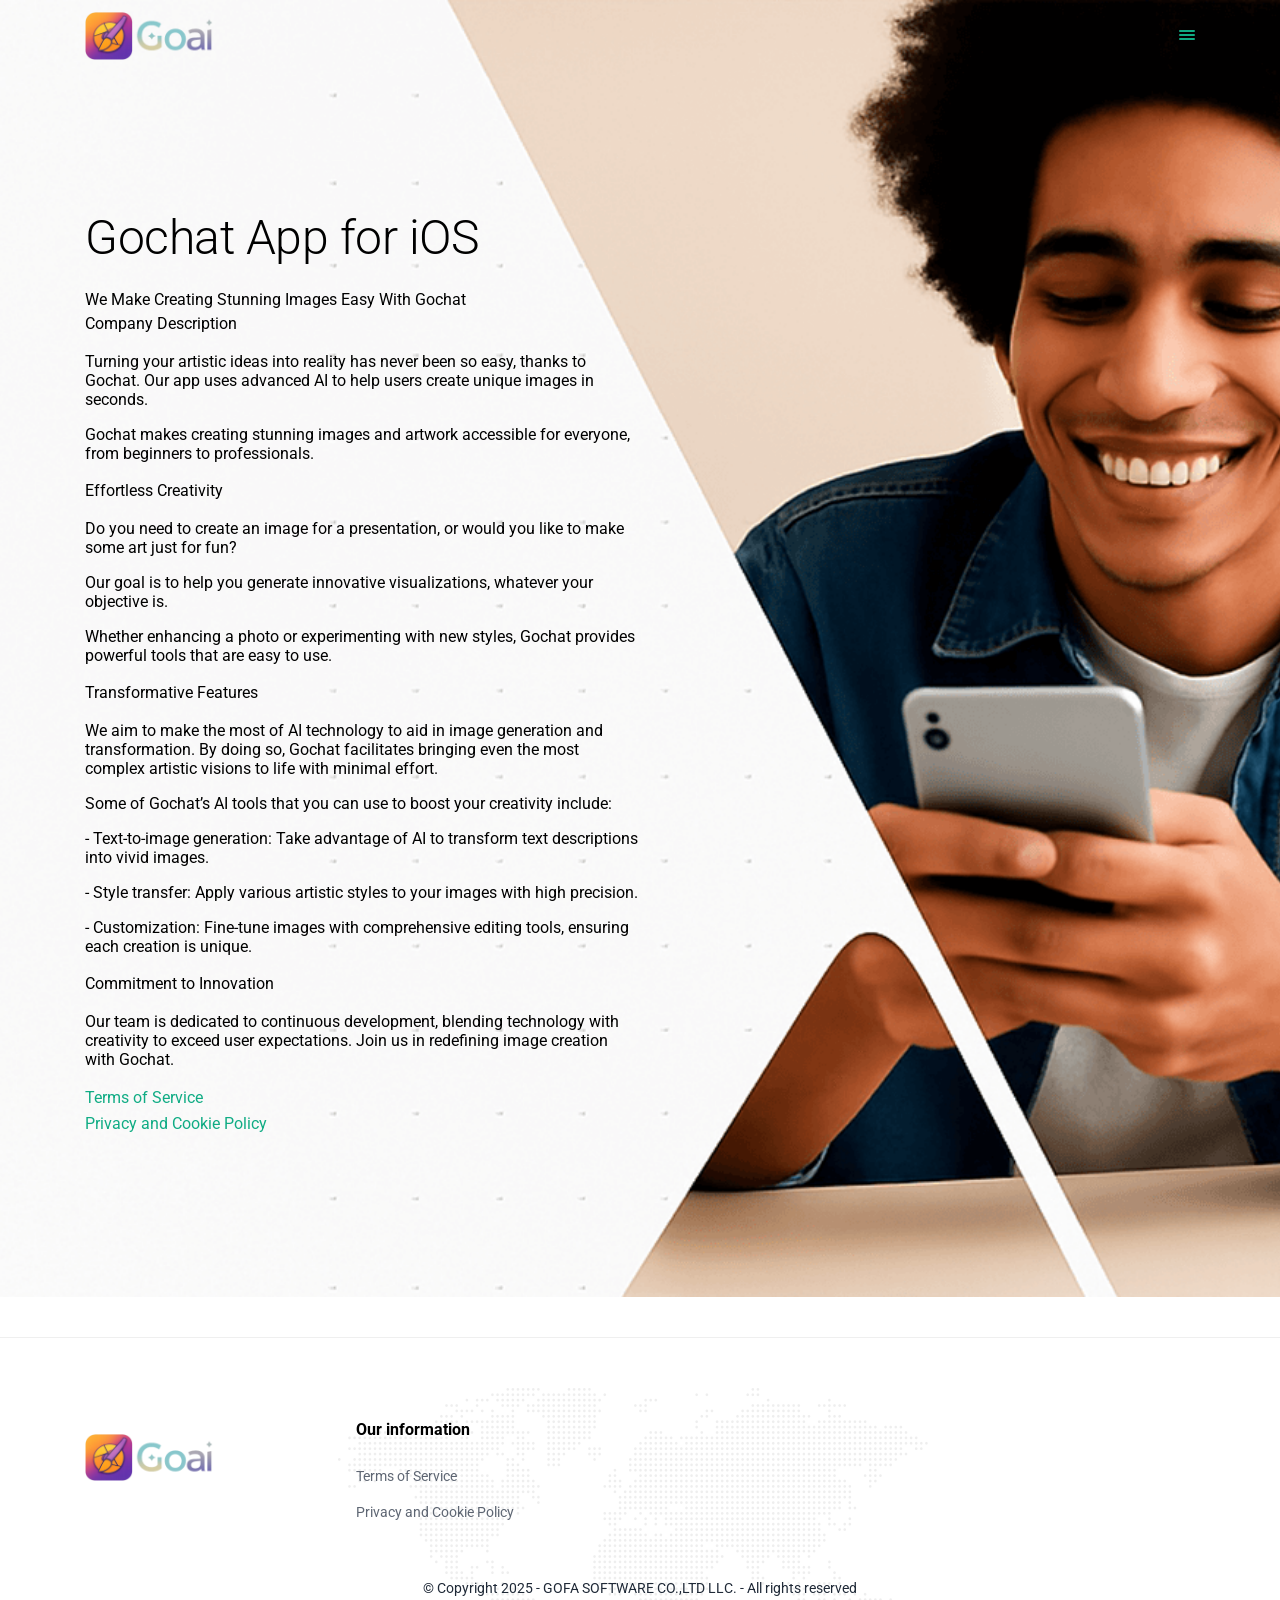
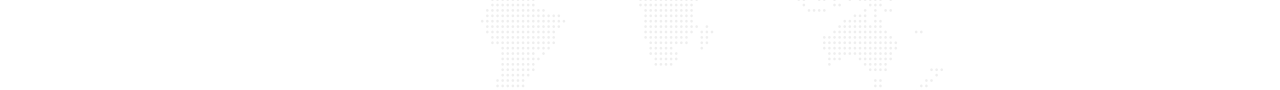
==== index.html @ 9ef22566 "ok" ====
<!DOCTYPE html>
<html lang="en">
  <head>
     <base href="/go_chat/">
    <title>Gochat Home</title>
    <meta charset="UTF-8" />
    <meta name="robots" content="noindex, nofollow" />
    <meta name="description" content="Apps company" />
    <meta name="viewport" content="width=device-width" />
    <meta name="generator" content="Astro v4.15.3" />
    <link rel="sitemap" href="/sitemap-index.xml" />

    <link
      rel="apple-touch-icon"
      sizes="57x57"
      href="apple-icon-57x57.png"
    />
    <link
      rel="apple-touch-icon"
      sizes="60x60"
      href="apple-icon-60x60.png"
    />
    <link
      rel="apple-touch-icon"
      sizes="72x72"
      href="apple-icon-72x72.png"
    />
    <link
      rel="apple-touch-icon"
      sizes="76x76"
      href="apple-icon-76x76.png"
    />
    <link
      rel="apple-touch-icon"
      sizes="114x114"
      href="apple-icon-114x114.png"
    />
    <link
      rel="apple-touch-icon"
      sizes="120x120"
      href="apple-icon-120x120.png"
    />
    <link
      rel="apple-touch-icon"
      sizes="144x144"
      href="apple-icon-144x144.png"
    />
    <link
      rel="apple-touch-icon"
      sizes="152x152"
      href="apple-icon-152x152.png"
    />
    <link
      rel="apple-touch-icon"
      sizes="180x180"
      href="apple-icon-180x180.png"
    />
    <link
      rel="icon"
      type="image/png"
      sizes="192x192"
      href="android-icon-192x192.png"
    />
    <link
      rel="icon"
      type="image/png"
      sizes="32x32"
      href="favicon-32x32.png"
    />
    <link
      rel="icon"
      type="image/png"
      sizes="96x96"
      href="favicon-96x96.png"
    />
    <link
      rel="icon"
      type="image/png"
      sizes="16x16"
      href="favicon-16x16.png"
    />
    <link rel="manifest" href="manifest.json" />
    <meta name="msapplication-TileColor" content="#ffffff" />
    <meta name="msapplication-TileImage" content="/ms-icon-144x144.png" />
    <meta name="theme-color" content="#ffffff" />

    <link rel="preconnect" href="https://fonts.googleapis.com" />
    <link rel="preconnect" href="https://fonts.gstatic.com" crossorigin />
    <link
      rel="stylesheet"
      href="https://fonts.googleapis.com/css2?family=Roboto:wght@400;600;700&display=swap"
    />
    <link rel="stylesheet" href="_astro/_landing_.DrknUcv3.css" />
    <style>
      * {
        box-sizing: border-box;
      }
      .content[data-astro-cid-6ly6ylk5] {
        p {
          margin: 1em 0;
          line-height: var(--paragraphLineHeight);
        }
        a {
          color: #00e;
        }
        a:visited {
          color: #551a8b;
        }
      }
      .content[data-astro-cid-qfdydib4] {
        p {
          margin: 1em 0;
        }
        a {
          color: #00e;
        }
        a:visited {
          color: #551a8b;
        }
      }
      .square-bg[data-astro-cid-qfdydib4] {
        width: 980px;
        height: 1110px;
        background: url(/pattern.png) #1a73e8;
        border-radius: 50px;
        transform: rotate(107deg);
        position: absolute;
        left: 58%;
        top: -20%;
        z-index: -1;
        pointer-events: none;
        @media (max-width: 1219px) {
          width: 870px;
          height: 1000px;
          transform: rotate(103deg);
          left: 64%;
          top: -15%;
        }
        @media (max-width: 1100px) {
          display: none;
        }
      }
      .circle-bg[data-astro-cid-qfdydib4] {
        width: 500px;
        height: 500px;
        background: #ffc845;
        border-radius: 50%;
        position: absolute;
        left: -10%;
        top: 20%;
        z-index: -1;
        pointer-events: none;
        @media (max-width: 1219px) {
          width: 400px;
          height: 400px;
          left: -20%;
        }
        @media (max-width: 991px) {
          width: 345px;
          height: 345px;
          left: -15%;
        }
        @media (max-width: 767px) {
          display: none;
        }
      }
    </style>
    <script type="module">
      const e = document.getElementsByTagName("header")[0],
        n = document.getElementById("hamburguer-menu");
      function o() {
        window.scrollY > 50
          ? ((e.style.backgroundColor = "rgb(255, 255, 255)"),
            n.classList.add("scrolled"))
          : ((e.style.backgroundColor = "transparent"),
            n.classList.remove("scrolled"));
      }
      window.addEventListener("load", o);
      window.addEventListener("scroll", o);
    </script>
  </head>
  <body>
    <header
      class="fixed top-0 z-50 flex min-h-[72px] w-full justify-center bg-transparent"
    >
      <nav
        class="mx-auto flex w-full items-center px-[30px] md:max-w-[750px] lg:max-w-[970px] xl:max-w-[1170px] w-full items-center justify-between py-[10px]"
      >
        <a href="/go_chat"><img class="w-32" src="logo.png" /></a>
        <div class="z-[1] has-[:checked]:absolute has-[:checked]:right-6">
          <input
            type="checkbox"
            class="peer absolute z-[2] block h-4 w-4 cursor-pointer opacity-0"
            autocomplete="off"
            aria-label="Menu"
            tabindex="0"
            id="hamburguer-menu"
          /><span
            class="peer-[.scrolled]:bg-primary max-[1100px]:bg-primary bg-hamburguer peer-checked:bg-primary relative z-[1] mb-[2px] block h-[2px] w-4 origin-[0%_0%] rounded [transition:transform_0.5s_cubic-bezier(0.77,0.2,0.05,1),background_0.5s_cubic-bezier(0.77,0.2,0.05,1),opacity_0.55s_ease] peer-checked:opacity-[1] peer-checked:[transform:rotate(45deg)_translate(-2px,-2px)]"
          ></span
          ><span
            class="peer-[.scrolled]:bg-primary max-[1100px]:bg-primary bg-hamburguer peer-checked:bg-primary relative z-[1] mb-[2px] block h-[2px] w-4 origin-[4px_0px] rounded [transition:transform_0.5s_cubic-bezier(0.77,0.2,0.05,1),background_0.5s_cubic-bezier(0.77,0.2,0.05,1),opacity_0.55s_ease] peer-checked:opacity-[0] peer-checked:[transform:rotate(0)_scale(0.2,0.2)]"
          ></span
          ><span
            class="peer-[.scrolled]:bg-primary max-[1100px]:bg-primary bg-hamburguer peer-checked:bg-primary relative z-[1] mb-[2px] block h-[2px] w-4 origin-[0%_100%] rounded [transition:transform_0.5s_cubic-bezier(0.77,0.2,0.05,1),background_0.5s_cubic-bezier(0.77,0.2,0.05,1),opacity_0.55s_ease] peer-checked:[transform:rotate(-45deg)_translate(0,0)]"
          ></span>
          <div
            class="absolute -right-6 -top-[30px] flex h-screen w-0 justify-end overflow-hidden bg-black bg-opacity-30 transition-all duration-200 ease-in-out peer-checked:w-screen"
          >
            <div
              class="flex h-full w-80 flex-col items-center justify-between bg-white pt-14"
            >
              <div class="flex h-full w-full flex-col gap-6 px-6 py-4">
                <li class="flex justify-between border-b py-4">
                  <a
                    class="underline inline-block hover:text-primary no-underline"
                    href="terms-of-use"
                    >Terms of Service</a
                  >
                  <div class="text-primary h-[20px] flex-shrink">
                    <svg
                      width="17"
                      height="20"
                      viewBox="0 0 17 29"
                      fill="none"
                      xmlns="http://www.w3.org/2000/svg"
                    >
                      <path
                        d="M17 14.4918C17 14.2833 16.9588 14.0886 16.8766 13.9076C16.7943 13.7265 16.6763 13.5592 16.5227 13.4056L3.48918 0.635388C3.19297 0.350142 2.83093 0.20752 2.40306 0.20752C2.12878 0.20752 1.87645 0.273346 1.64606 0.404998C1.41567 0.53665 1.23465 0.714928 1.103 0.939833C0.971344 1.16474 0.905518 1.41982 0.905518 1.70506C0.905518 2.11099 1.04814 2.46755 1.33339 2.77474L13.3137 14.4918L1.33339 26.2088C1.04814 26.516 0.905518 26.8725 0.905518 27.2785C0.905518 27.5638 0.971344 27.8189 1.103 28.0438C1.23465 28.2687 1.41567 28.4469 1.64606 28.5785C1.87645 28.7101 2.12878 28.776 2.40306 28.776C2.83093 28.776 3.19297 28.6279 3.48918 28.3318L16.5227 15.5779C16.6763 15.4243 16.7943 15.257 16.8766 15.076C16.9588 14.8949 17 14.7002 17 14.4918Z"
                        fill="currentColor"
                      ></path>
                    </svg>
                  </div>
                </li>
                <li class="flex justify-between border-b py-4">
                  <a
                    class="underline inline-block hover:text-primary no-underline"
                    href="privacy-and-cookies-policy"
                    >Privacy and Cookie Policy</a
                  >
                  <div class="text-primary h-[20px] flex-shrink">
                    <svg
                      width="17"
                      height="20"
                      viewBox="0 0 17 29"
                      fill="none"
                      xmlns="http://www.w3.org/2000/svg"
                    >
                      <path
                        d="M17 14.4918C17 14.2833 16.9588 14.0886 16.8766 13.9076C16.7943 13.7265 16.6763 13.5592 16.5227 13.4056L3.48918 0.635388C3.19297 0.350142 2.83093 0.20752 2.40306 0.20752C2.12878 0.20752 1.87645 0.273346 1.64606 0.404998C1.41567 0.53665 1.23465 0.714928 1.103 0.939833C0.971344 1.16474 0.905518 1.41982 0.905518 1.70506C0.905518 2.11099 1.04814 2.46755 1.33339 2.77474L13.3137 14.4918L1.33339 26.2088C1.04814 26.516 0.905518 26.8725 0.905518 27.2785C0.905518 27.5638 0.971344 27.8189 1.103 28.0438C1.23465 28.2687 1.41567 28.4469 1.64606 28.5785C1.87645 28.7101 2.12878 28.776 2.40306 28.776C2.83093 28.776 3.19297 28.6279 3.48918 28.3318L16.5227 15.5779C16.6763 15.4243 16.7943 15.257 16.8766 15.076C16.9588 14.8949 17 14.7002 17 14.4918Z"
                        fill="currentColor"
                      ></path>
                    </svg>
                  </div>
                </li>
              </div>
            </div>
          </div>
        </div>
      </nav>
    </header>
    <section
      class="relative w-full max-lg:pb-24 max-lg:pt-36 max-md:pb-16 max-md:pt-32 lg:pb-[160px] lg:pt-52 xxl:min-h-screen bg-cover bg-[center_center] bg-no-repeat sm:bg-hero-image xxl:min-h-screen"
      data-astro-cid-6ly6ylk5
      style="--paragraphLineHeight: normal"
    >
      <style>
        astro-island,
        astro-slot,
        astro-static-slot {
          display: contents;
        }
      </style>
      <script>
        (() => {
          var e = async (t) => {
            await (
              await t()
            )();
          };
          (self.Astro || (self.Astro = {})).only = e;
          window.dispatchEvent(new Event("astro:only"));
        })();
        (() => {
          var A = Object.defineProperty;
          var g = (i, o, a) =>
            o in i
              ? A(i, o, {
                  enumerable: !0,
                  configurable: !0,
                  writable: !0,
                  value: a,
                })
              : (i[o] = a);
          var d = (i, o, a) => g(i, typeof o != "symbol" ? o + "" : o, a);
          {
            let i = {
                0: (t) => m(t),
                1: (t) => a(t),
                2: (t) => new RegExp(t),
                3: (t) => new Date(t),
                4: (t) => new Map(a(t)),
                5: (t) => new Set(a(t)),
                6: (t) => BigInt(t),
                7: (t) => new URL(t),
                8: (t) => new Uint8Array(t),
                9: (t) => new Uint16Array(t),
                10: (t) => new Uint32Array(t),
              },
              o = (t) => {
                let [l, e] = t;
                return l in i ? i[l](e) : void 0;
              },
              a = (t) => t.map(o),
              m = (t) =>
                typeof t != "object" || t === null
                  ? t
                  : Object.fromEntries(
                      Object.entries(t).map(([l, e]) => [l, o(e)])
                    );
            class y extends HTMLElement {
              constructor() {
                super(...arguments);
                d(this, "Component");
                d(this, "hydrator");
                d(this, "hydrate", async () => {
                  var b;
                  if (!this.hydrator || !this.isConnected) return;
                  let e =
                    (b = this.parentElement) == null
                      ? void 0
                      : b.closest("astro-island[ssr]");
                  if (e) {
                    e.addEventListener("astro:hydrate", this.hydrate, {
                      once: !0,
                    });
                    return;
                  }
                  let c = this.querySelectorAll("astro-slot"),
                    n = {},
                    h = this.querySelectorAll("template[data-astro-template]");
                  for (let r of h) {
                    let s = r.closest(this.tagName);
                    s != null &&
                      s.isSameNode(this) &&
                      ((n[r.getAttribute("data-astro-template") || "default"] =
                        r.innerHTML),
                      r.remove());
                  }
                  for (let r of c) {
                    let s = r.closest(this.tagName);
                    s != null &&
                      s.isSameNode(this) &&
                      (n[r.getAttribute("name") || "default"] = r.innerHTML);
                  }
                  let p;
                  try {
                    p = this.hasAttribute("props")
                      ? m(JSON.parse(this.getAttribute("props")))
                      : {};
                  } catch (r) {
                    let s = this.getAttribute("component-url") || "<unknown>",
                      v = this.getAttribute("component-export");
                    throw (
                      (v && (s += ` (export ${v})`),
                      console.error(
                        `[hydrate] Error parsing props for component ${s}`,
                        this.getAttribute("props"),
                        r
                      ),
                      r)
                    );
                  }
                  let u;
                  await this.hydrator(this)(this.Component, p, n, {
                    client: this.getAttribute("client"),
                  }),
                    this.removeAttribute("ssr"),
                    this.dispatchEvent(new CustomEvent("astro:hydrate"));
                });
                d(this, "unmount", () => {
                  this.isConnected ||
                    this.dispatchEvent(new CustomEvent("astro:unmount"));
                });
              }
              disconnectedCallback() {
                document.removeEventListener("astro:after-swap", this.unmount),
                  document.addEventListener("astro:after-swap", this.unmount, {
                    once: !0,
                  });
              }
              connectedCallback() {
                if (
                  !this.hasAttribute("await-children") ||
                  document.readyState === "interactive" ||
                  document.readyState === "complete"
                )
                  this.childrenConnectedCallback();
                else {
                  let e = () => {
                      document.removeEventListener("DOMContentLoaded", e),
                        c.disconnect(),
                        this.childrenConnectedCallback();
                    },
                    c = new MutationObserver(() => {
                      var n;
                      ((n = this.lastChild) == null ? void 0 : n.nodeType) ===
                        Node.COMMENT_NODE &&
                        this.lastChild.nodeValue === "astro:end" &&
                        (this.lastChild.remove(), e());
                    });
                  c.observe(this, { childList: !0 }),
                    document.addEventListener("DOMContentLoaded", e);
                }
              }
              async childrenConnectedCallback() {
                let e = this.getAttribute("before-hydration-url");
                e && (await import(e)), this.start();
              }
              async start() {
                let e = JSON.parse(this.getAttribute("opts")),
                  c = this.getAttribute("client");
                if (Astro[c] === void 0) {
                  window.addEventListener(`astro:${c}`, () => this.start(), {
                    once: !0,
                  });
                  return;
                }
                try {
                  await Astro[c](
                    async () => {
                      let n = this.getAttribute("renderer-url"),
                        [h, { default: p }] = await Promise.all([
                          import(this.getAttribute("component-url")),
                          n ? import(n) : () => () => {},
                        ]),
                        u = this.getAttribute("component-export") || "default";
                      if (!u.includes(".")) this.Component = h[u];
                      else {
                        this.Component = h;
                        for (let f of u.split("."))
                          this.Component = this.Component[f];
                      }
                      return (this.hydrator = p), this.hydrate;
                    },
                    e,
                    this
                  );
                } catch (n) {
                  console.error(
                    `[astro-island] Error hydrating ${this.getAttribute(
                      "component-url"
                    )}`,
                    n
                  );
                }
              }
              attributeChangedCallback() {
                this.hydrate();
              }
            }
            d(y, "observedAttributes", ["props"]),
              customElements.get("astro-island") ||
                customElements.define("astro-island", y);
          }
        })();
      </script>
      <div
        class="mx-auto flex w-full items-center px-[30px] md:max-w-[750px] lg:max-w-[970px] xl:max-w-[1170px]"
      >
        <div
          class="absolute left-0 top-0 -z-50 h-full w-1/2 overflow-hidden max-lg:hidden"
          data-astro-cid-6ly6ylk5
          style="--paragraphLineHeight: normal"
        >
          <astro-island
            uid="SggpJ"
            component-url="_astro/Particle.B4uU6dot.js"
            component-export="Particles"
            renderer-url="_astro/client.BmwHh9ou.js"
            props='{"images":[1,[[0,{"src":[0,"particle-1.png"],"width":[0,25],"height":[0,25]}],[0,{"src":[0,"particle-2.png"],"width":[0,18],"height":[0,18]}],[0,{"src":[0,"particle-3.png"],"width":[0,32],"height":[0,32]}],[0,{"src":[0,"particle-4.png"],"width":[0,41],"height":[0,41]}],[0,{"src":[0,"particle-5.png"],"width":[0,22],"height":[0,22]}],[0,{"src":[0,"particle-2.png"],"width":[0,22],"height":[0,22]}],[0,{"src":[0,"particle-4.png"],"width":[0,22],"height":[0,22]}]]],"data-astro-cid-6ly6ylk5":[0,true]}'
            ssr=""
            client="only"
            opts='{"name":"Particles","value":"react"}'
          ></astro-island>
        </div>
        <div
          class="w-full sm:w-[70%] md:w-[60%] lg:w-[50%]"
          data-astro-cid-6ly6ylk5
          style="--paragraphLineHeight: normal"
        >
          <h2
            class="mb-5 text-[26px] font-light !leading-tight tracking-[-0.01em] sm:text-[30px] md:text-3xl lg:text-5xl"
            data-astro-cid-6ly6ylk5
            style="--paragraphLineHeight: normal"
          >
            Gochat App for iOS
          </h2>
          <div
            class="content"
            data-astro-cid-6ly6ylk5
            style="--paragraphLineHeight: normal"
          >
            <h1>We Make Creating Stunning Images Easy With Gochat</h1>
            <h2>Company Description</h2>
            <p>
              Turning your artistic ideas into reality has never been so easy,
              thanks to Gochat. Our app uses advanced AI to help users create
              unique images in seconds.
            </p>
            <p>
              Gochat makes creating stunning images and artwork accessible for
              everyone, from beginners to professionals.
            </p>
            <h2>Effortless Creativity</h2>
            <p>
              Do you need to create an image for a presentation, or would you
              like to make some art just for fun?
            </p>
            <p>
              Our goal is to help you generate innovative visualizations,
              whatever your objective is.
            </p>
            <p>
              Whether enhancing a photo or experimenting with new styles, Gochat
              provides powerful tools that are easy to use.
            </p>
            <h2>Transformative Features</h2>
            <p>
              We aim to make the most of AI technology to aid in image
              generation and transformation. By doing so, Gochat facilitates
              bringing even the most complex artistic visions to life with
              minimal effort.
            </p>
            <p>
              Some of Gochat’s AI tools that you can use to boost your creativity
              include:
            </p>
            <p>
              - Text-to-image generation: Take advantage of AI to transform text
              descriptions into vivid images.
            </p>
            <p>
              - Style transfer: Apply various artistic styles to your images
              with high precision.
            </p>
            <p>
              - Customization: Fine-tune images with comprehensive editing
              tools, ensuring each creation is unique.
            </p>
            <h2>Commitment to Innovation</h2>
            <p>
              Our team is dedicated to continuous development, blending
              technology with creativity to exceed user expectations. Join us in
              redefining image creation with Gochat.
            </p>
          </div>
          <ul data-astro-cid-6ly6ylk5 style="--paragraphLineHeight: normal">
            <li data-astro-cid-6ly6ylk5 style="--paragraphLineHeight: normal">
              <a
                class="underline inline-block hover:text-primary no-underline leading-relaxed text-primary hover:text-primaryHover"
                href="terms-of-use"
                data-astro-cid-6ly6ylk5="true"
                >Terms of Service</a
              >
            </li>
            <li data-astro-cid-6ly6ylk5 style="--paragraphLineHeight: normal">
              <a
                class="underline inline-block hover:text-primary no-underline leading-relaxed text-primary hover:text-primaryHover"
                href="privacy-and-cookies-policy"
                data-astro-cid-6ly6ylk5="true"
                >Privacy and Cookie Policy</a
              >
            </li>
          </ul>
        </div>
      </div>
    </section>
    <go_chat
      class="mt-10 flex w-full flex-col border-t border-[rgb(239,239,239)] bg-footer-image bg-[center_50px] bg-no-repeat py-20"
      data-astro-cid-6ly6ylk5
      style="--paragraphLineHeight: normal"
    >
      <div
        class="mx-auto flex w-full items-center px-[30px] md:max-w-[750px] lg:max-w-[970px] xl:max-w-[1170px] flex-wrap !items-start"
      >
        <div
          class="mb-7 w-full px-4 sm:mb-0 sm:mt-4 sm:w-[30%] sm:pl-0 md:w-[35%] md:pr-0 lg:w-[23%]"
          data-astro-cid-6ly6ylk5
          style="--paragraphLineHeight: normal"
        >
          <img
            class="w-32"
            src="logo.png"
            data-astro-cid-6ly6ylk5
            style="--paragraphLineHeight: normal"
          />
        </div>
        <div
          class="mb-7 w-full px-4 sm:w-[50%] lg:w-[25%]"
          data-astro-cid-6ly6ylk5
          style="--paragraphLineHeight: normal"
        >
          <h3
            class="mb-4 font-bold"
            data-astro-cid-6ly6ylk5
            style="--paragraphLineHeight: normal"
          >
            Our information
          </h3>
          <ul data-astro-cid-6ly6ylk5 style="--paragraphLineHeight: normal">
            <li
              class="text-sm leading-9 text-gray-700 opacity-80 hover:opacity-100"
              data-astro-cid-6ly6ylk5
              style="--paragraphLineHeight: normal"
            >
              <a
                class="underline inline-block hover:text-primary no-underline"
                href="terms-of-use"
                data-astro-cid-6ly6ylk5="true"
                >Terms of Service</a
              >
            </li>
            <li
              class="text-sm leading-9 text-gray-700 opacity-80 hover:opacity-100"
              data-astro-cid-6ly6ylk5
              style="--paragraphLineHeight: normal"
            >
              <a
                class="underline inline-block hover:text-primary no-underline"
                href="privacy-and-cookies-policy"
                data-astro-cid-6ly6ylk5="true"
                >Privacy and Cookie Policy</a
              >
            </li>
          </ul>
        </div>
        <div
          class="mb-3 mt-5 w-full text-center text-sm text-gray-800"
          data-astro-cid-6ly6ylk5
          style="--paragraphLineHeight: normal"
        >
          © Copyright 2025 - GOFA SOFTWARE CO.,LTD LLC. - All rights reserved
        </div>
      </div>
    <footer>
  </body>
</html>
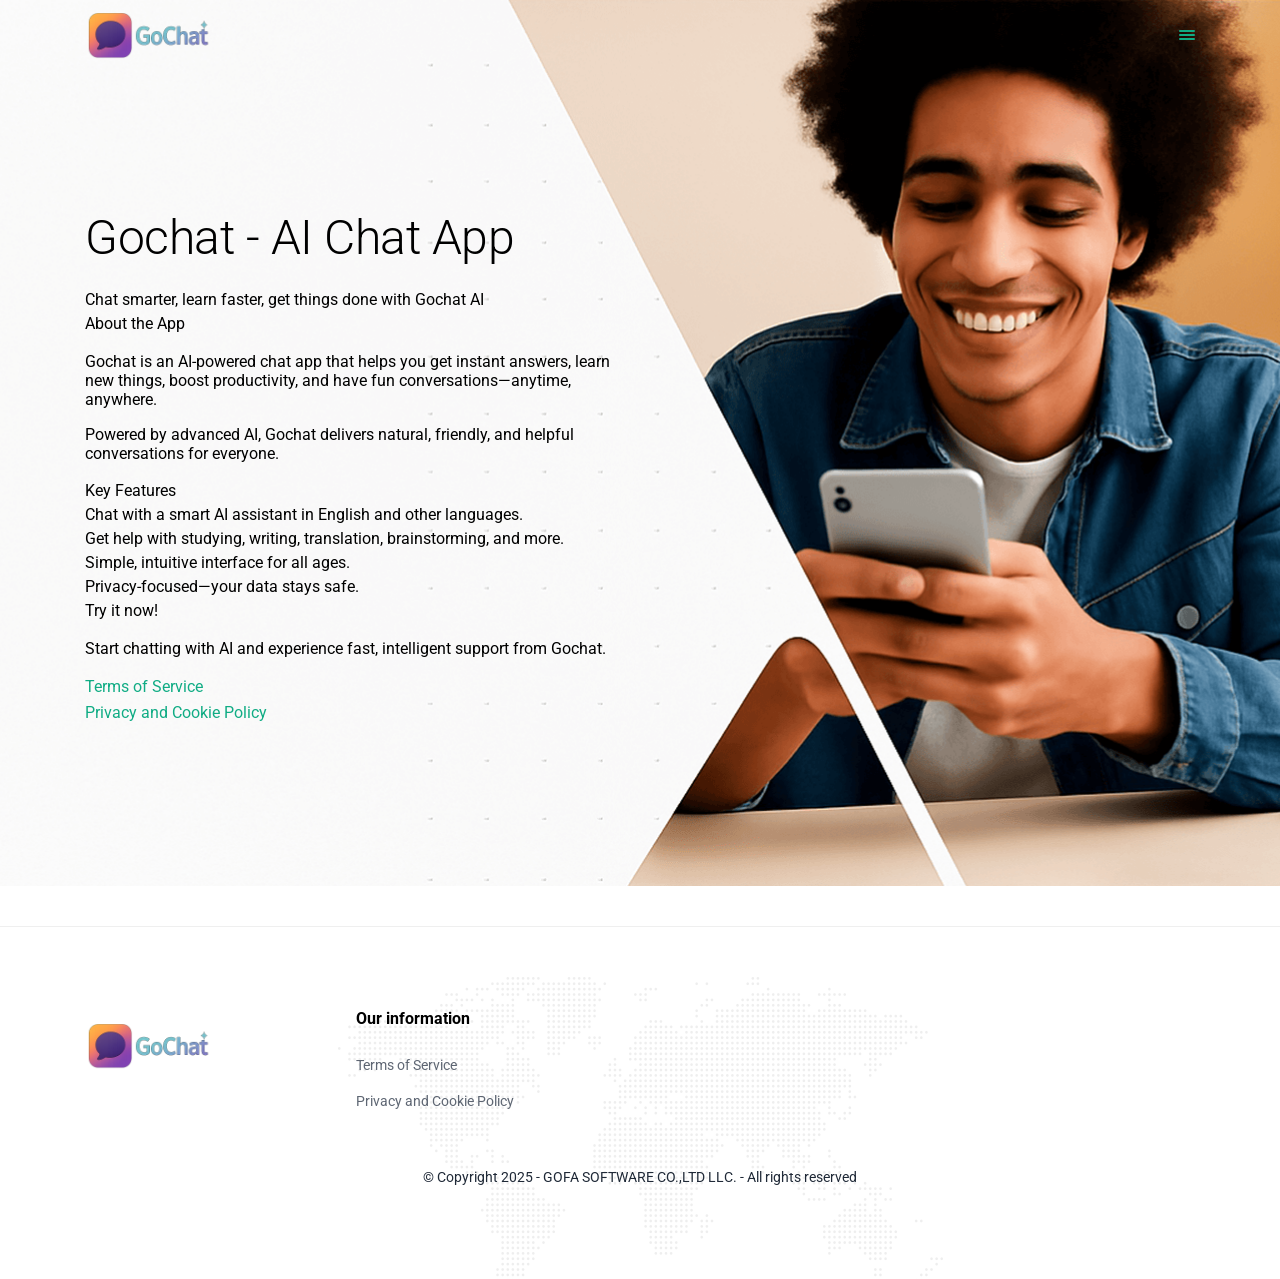
==== commit bd7944bd: "cap nhat logo  app" ====
--- a/index.html
+++ b/index.html
@@ -3,9 +3,9 @@
   <head>
      <base href="/go_chat/">
     <title>Gochat Home</title>
-    <meta charset="UTF-8" />
-    <meta name="robots" content="noindex, nofollow" />
-    <meta name="description" content="Apps company" />
+  <meta charset="UTF-8" />
+  <meta name="robots" content="noindex, nofollow" />
+  <meta name="description" content="Gochat - AI Chat App for smart conversations, learning, productivity, and fun." />
     <meta name="viewport" content="width=device-width" />
     <meta name="generator" content="Astro v4.15.3" />
     <link rel="sitemap" href="/sitemap-index.xml" />
@@ -494,65 +494,31 @@
             data-astro-cid-6ly6ylk5
             style="--paragraphLineHeight: normal"
           >
-            Gochat App for iOS
+            Gochat - AI Chat App
           </h2>
           <div
             class="content"
             data-astro-cid-6ly6ylk5
             style="--paragraphLineHeight: normal"
           >
-            <h1>We Make Creating Stunning Images Easy With Gochat</h1>
-            <h2>Company Description</h2>
+            <h1>Chat smarter, learn faster, get things done with Gochat AI</h1>
+            <h2>About the App</h2>
             <p>
-              Turning your artistic ideas into reality has never been so easy,
-              thanks to Gochat. Our app uses advanced AI to help users create
-              unique images in seconds.
+              Gochat is an AI-powered chat app that helps you get instant answers, learn new things, boost productivity, and have fun conversations—anytime, anywhere.
             </p>
             <p>
-              Gochat makes creating stunning images and artwork accessible for
-              everyone, from beginners to professionals.
+              Powered by advanced AI, Gochat delivers natural, friendly, and helpful conversations for everyone.
             </p>
-            <h2>Effortless Creativity</h2>
+            <h2>Key Features</h2>
+            <ul>
+              <li>Chat with a smart AI assistant in English and other languages.</li>
+              <li>Get help with studying, writing, translation, brainstorming, and more.</li>
+              <li>Simple, intuitive interface for all ages.</li>
+              <li>Privacy-focused—your data stays safe.</li>
+            </ul>
+            <h2>Try it now!</h2>
             <p>
-              Do you need to create an image for a presentation, or would you
-              like to make some art just for fun?
-            </p>
-            <p>
-              Our goal is to help you generate innovative visualizations,
-              whatever your objective is.
-            </p>
-            <p>
-              Whether enhancing a photo or experimenting with new styles, Gochat
-              provides powerful tools that are easy to use.
-            </p>
-            <h2>Transformative Features</h2>
-            <p>
-              We aim to make the most of AI technology to aid in image
-              generation and transformation. By doing so, Gochat facilitates
-              bringing even the most complex artistic visions to life with
-              minimal effort.
-            </p>
-            <p>
-              Some of Gochat’s AI tools that you can use to boost your creativity
-              include:
-            </p>
-            <p>
-              - Text-to-image generation: Take advantage of AI to transform text
-              descriptions into vivid images.
-            </p>
-            <p>
-              - Style transfer: Apply various artistic styles to your images
-              with high precision.
-            </p>
-            <p>
-              - Customization: Fine-tune images with comprehensive editing
-              tools, ensuring each creation is unique.
-            </p>
-            <h2>Commitment to Innovation</h2>
-            <p>
-              Our team is dedicated to continuous development, blending
-              technology with creativity to exceed user expectations. Join us in
-              redefining image creation with Gochat.
+              Start chatting with AI and experience fast, intelligent support from Gochat.
             </p>
           </div>
           <ul data-astro-cid-6ly6ylk5 style="--paragraphLineHeight: normal">
@@ -595,6 +561,7 @@
             data-astro-cid-6ly6ylk5
             style="--paragraphLineHeight: normal"
           />
+        
         </div>
         <div
           class="mb-7 w-full px-4 sm:w-[50%] lg:w-[25%]"
